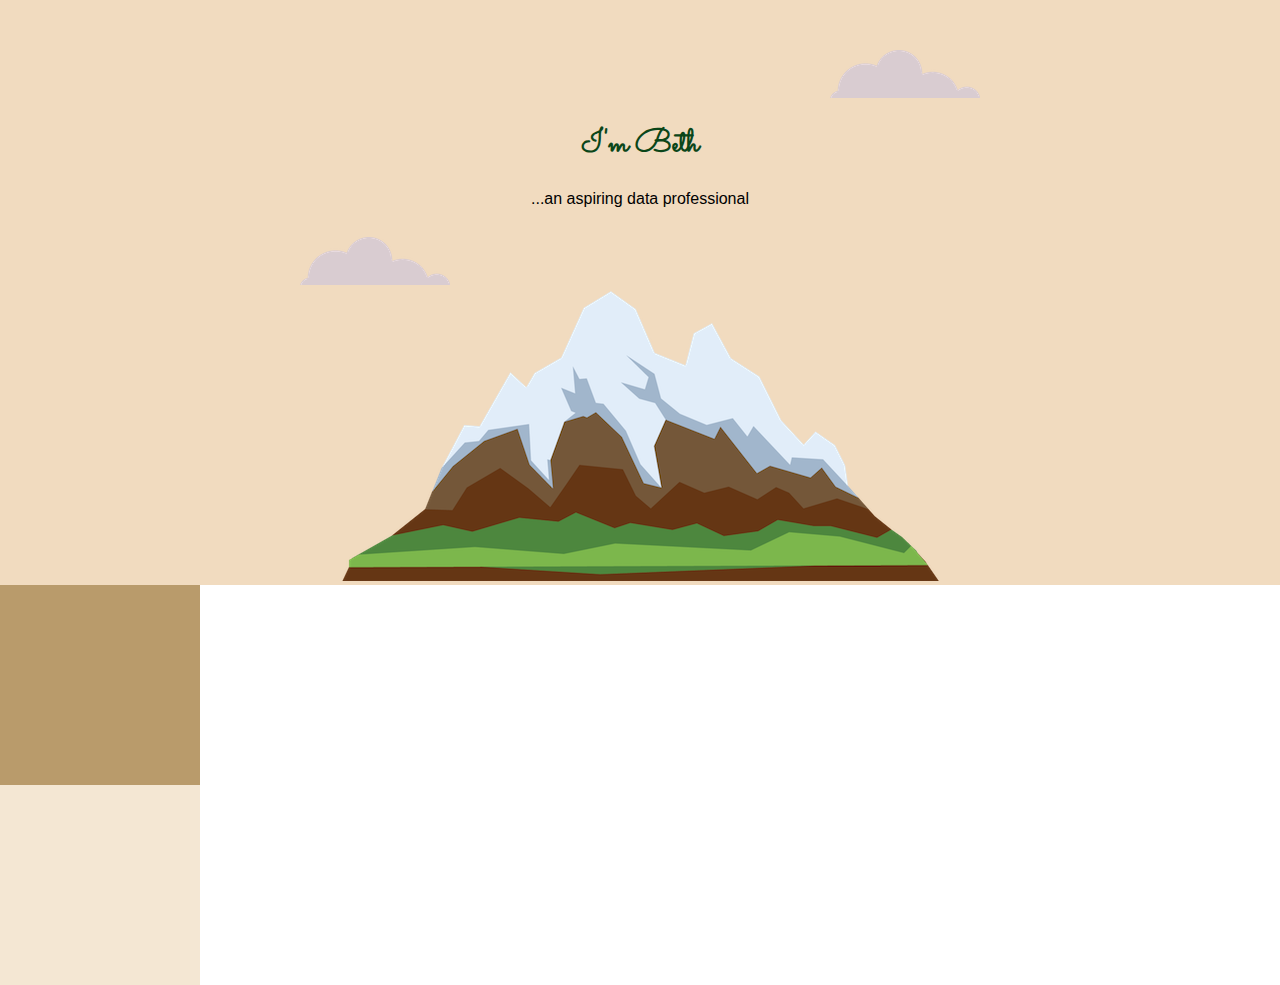
==== index.html @ f8db7270 "Initial commit" ====
<!DOCTYPE html>
<html lang="en">
<head>
    <meta charset="UTF-8">
    <title>Title</title>
    <link rel="stylesheet" href="css/mystyles.css">
    <link rel="icon" href="favicon.ico">
    <link rel="preconnect" href="https://fonts.googleapis.com">
<link rel="preconnect" href="https://fonts.gstatic.com" crossorigin>
<link href="https://fonts.googleapis.com/css2?family=Sacramento&display=swap" rel="stylesheet">
</head>
<body>
<div class="top-container">
    <img class="top-cloud" src="images/cloud.png" alt="cloud-img">
    <h1>I'm Beth</h1>
    <p>...an aspiring data professional</p>
    <img class="bottom-cloud" src="images/cloud.png" alt="cloud-img">
    <img src="images/mountain.png" alt="mountain-img">
</div>
<div class="mid-container">

</div>
<div class="low-container">

</div>
</body>
</html>
---- css/mystyles.css ----
/*
F9F8ED  -off white
F4E7D3  -beige pink
9DC08B  -med green
0B4619  -dark green
*/

body {
    margin:0;
    padding:0;
    text-align: center;
    font-family: Trebuchet MS, sans-serif;
}

h1 {
    margin-top: 10;
    font-family: 'Sacramento';
    color: #0B4619;
}
/* */
.top-cloud{
    position: absolute;
    right: 300px;
    top: 50px;
}

.bottom-cloud{
    position: absolute;
    left: 300px;
    bottom: 300px;
}

.top-container {
    background-color: #F1DBBF;
    position: relative;
    padding-top: 100px;
    }

.mid-container {
    background-color: #B99B6B;
    height: 200px;
    width: 200px;
}

.low-container {
    background-color: #F4E7D3;
    height: 200px;
    width: 200px;
}
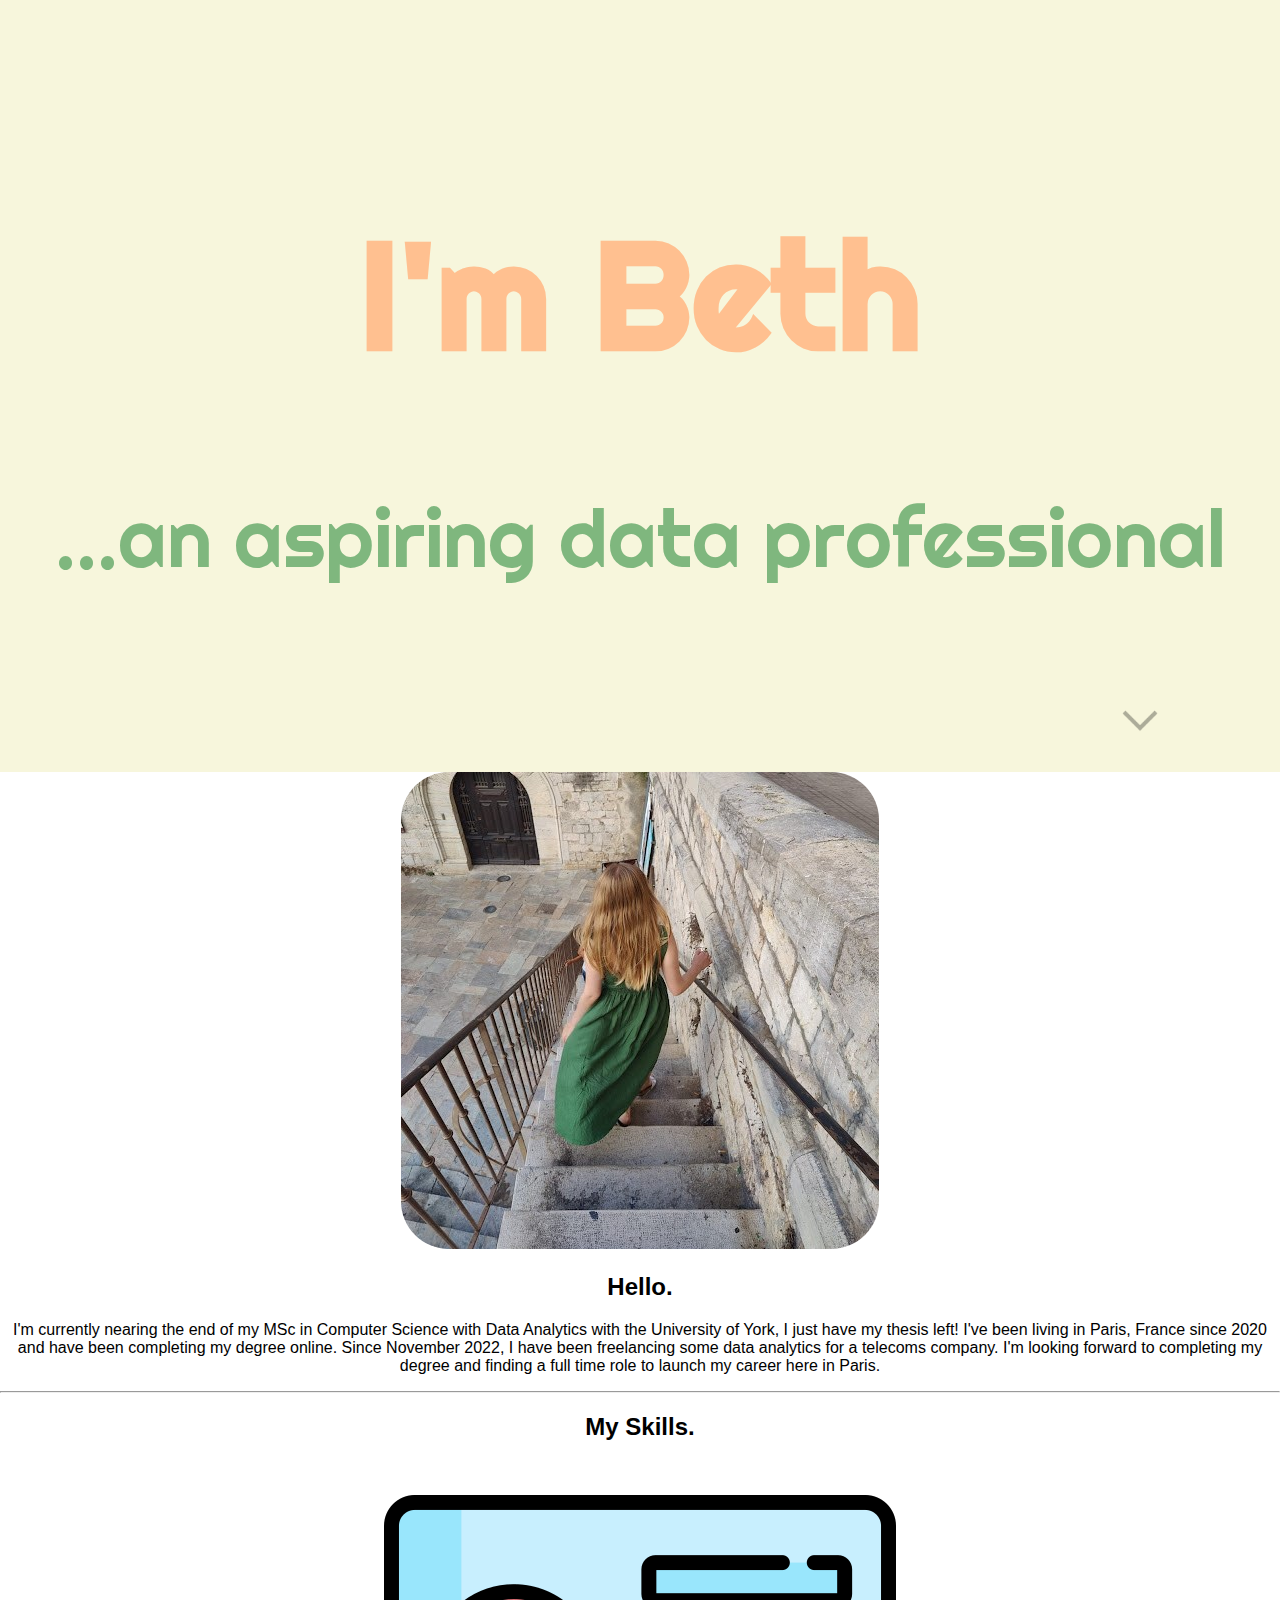
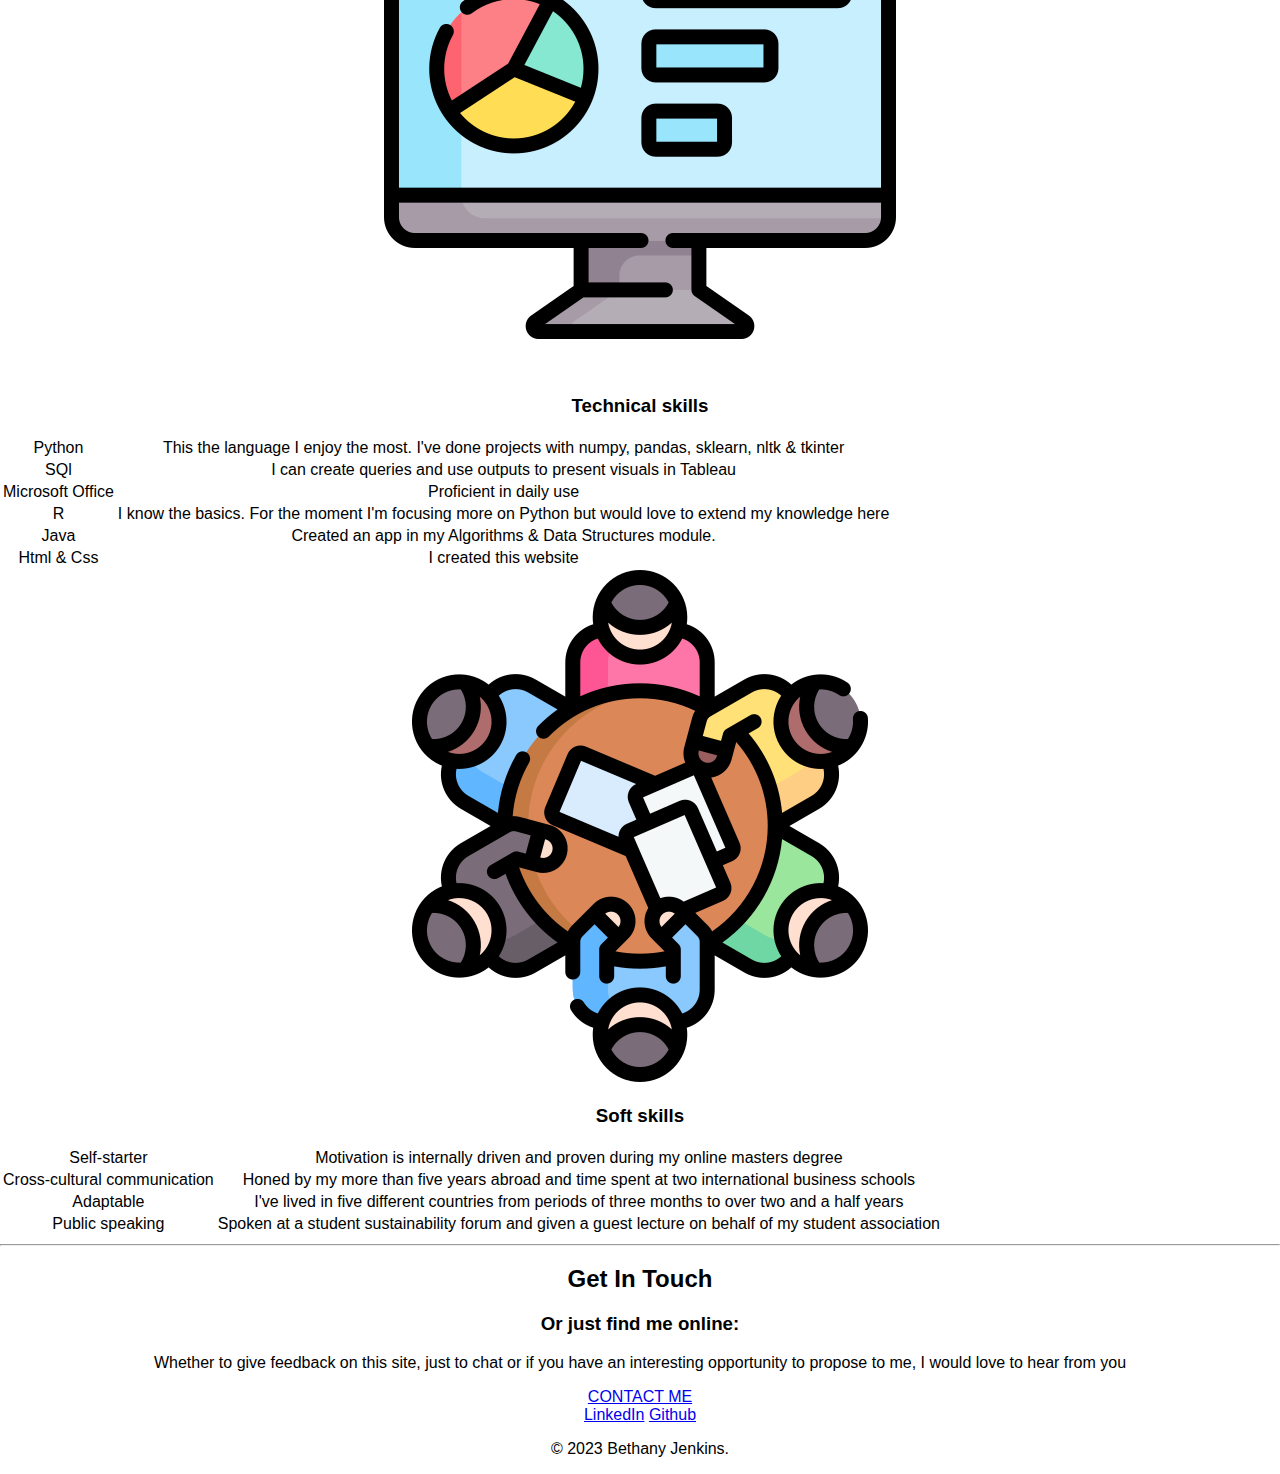
==== commit 43763054: "Initial content" ====
--- a/index.html
+++ b/index.html
@@ -5,23 +5,97 @@
     <title>Title</title>
     <link rel="stylesheet" href="css/mystyles.css">
     <link rel="icon" href="favicon.ico">
-    <link rel="preconnect" href="https://fonts.googleapis.com">
+<link rel="preconnect" href="https://fonts.googleapis.com">
 <link rel="preconnect" href="https://fonts.gstatic.com" crossorigin>
-<link href="https://fonts.googleapis.com/css2?family=Sacramento&display=swap" rel="stylesheet">
+<link href="https://fonts.googleapis.com/css2?family=Righteous&display=swap" rel="stylesheet">
+
 </head>
 <body>
 <div class="top-container">
-    <img class="top-cloud" src="images/cloud.png" alt="cloud-img">
     <h1>I'm Beth</h1>
-    <p>...an aspiring data professional</p>
-    <img class="bottom-cloud" src="images/cloud.png" alt="cloud-img">
-    <img src="images/mountain.png" alt="mountain-img">
+    <p class="front-text">...an aspiring data professional</p>
+    <img class="down-arrow" src="images/down-arrow.png" alt="down-img">
 </div>
-<div class="mid-container">
+<div class="middle-container">
+  <div class="profile">
+    <img class="profile" src="images/image.jpg" alt="profile-img">
+    <h2>Hello.</h2>
+    <p> I'm currently nearing the end of my MSc in Computer Science with Data Analytics with the University of York,
+        I just have my thesis left! I've been living in Paris, France since 2020 and have been completing my degree
+        online. Since November 2022, I have been freelancing some data analytics for a telecoms company. I'm looking
+        forward to completing my degree and finding a full time role to launch my career here in Paris.
+    </p>
+  </div>
+  <hr>
+  <div class="skills">
+    <h2>My Skills.</h2>
+    <div class="skill-row">
 
+      <img class="computer" src="images/analytics.png" alt="comp-img">
+      <h3>Technical skills</h3>
+      <table>
+          <tr>
+              <td>Python</td>
+              <td>This the language I enjoy the most. I've done projects with numpy, pandas, sklearn, nltk & tkinter</td>
+          </tr>
+          <tr>
+              <td>SQl</td>
+              <td>I can create queries and use outputs to present visuals in Tableau</td>
+          </tr>
+          <tr>
+              <td>Microsoft Office</td>
+              <td>Proficient in daily use</td>
+          </tr>
+          <tr>
+              <td>R</td>
+              <td>I know the basics. For the moment I'm focusing more on Python but would love to extend my knowledge here</td>
+          </tr>
+          <tr>
+              <td>Java</td>
+              <td>Created an app in my Algorithms & Data Structures module.</td>
+          </tr>
+          <tr>
+              <td>Html & Css</td>
+              <td>I created this website</td>
+          </tr>
+      </table>
+    </div>
+    <div class="skill-row">
+      <img class="team" src="images/meeting.png" alt="team-img">
+      <h3>Soft skills</h3>
+      <table>
+          <tr>
+              <td>Self-starter</td>
+              <td>Motivation is internally driven and proven during my online masters degree</td>
+          </tr>
+          <tr>
+              <td>Cross-cultural communication</td>
+              <td>Honed by my more than five years abroad and time spent at two international business schools</td>
+          </tr>
+          <tr>
+              <td>Adaptable</td>
+              <td>I've lived in five different countries from periods of three months to over two and a half years</td>
+          </tr>
+          <tr>
+              <td>Public speaking</td>
+              <td>Spoken at a student sustainability forum and given a guest lecture on behalf of my student association</td>
+          </tr>
+      </table>
+    </div>
+  </div>
+  <hr>
+  <div class="contact-me">
+    <h2>Get In Touch</h2>
+    <h3>Or just find me online:</h3>
+    <p>Whether to give feedback on this site, just to chat or if you have an interesting opportunity to propose
+    to me, I would love to hear from you</p>
+    <a class="btn" href="mailto:colwilljenkins@gmail.com">CONTACT ME</a>
+  </div>
 </div>
-<div class="low-container">
-
+<div class="bottom-container">
+  <a class="footer-link" href="https://www.linkedin.com/in/bethcolwilljenkins/">LinkedIn</a>
+  <a class="footer-link" href="https://github.com/colwilljenkins/">Github</a>
+  <p>© 2023 Bethany Jenkins.</p>
 </div>
 </body>
 </html>--- a/css/mystyles.css
+++ b/css/mystyles.css
@@ -1,8 +1,8 @@
 /*
-F9F8ED  -off white
-F4E7D3  -beige pink
-9DC08B  -med green
-0B4619  -dark green
+F7F6DC  -off white
+FFC090  -salmon pink
+B1D7B4  -pale green
+7FB77E  -med green
 */
 
 body {
@@ -14,36 +14,32 @@
 
 h1 {
     margin-top: 10;
-    font-family: 'Sacramento';
-    color: #0B4619;
+    font-family: 'Righteous';
+    color: #FFC090;
+    font-size: 150px;
 }
 /* */
-.top-cloud{
-    position: absolute;
-    right: 300px;
-    top: 50px;
+.front-text {
+    font-family: 'Righteous';
+    color: #7FB77E;
+    font-size: 80px;
 }
 
-.bottom-cloud{
-    position: absolute;
-    left: 300px;
-    bottom: 300px;
+.down-arrow{
+    position: relative;
+    opacity: 0.3;
+    left: 500px;
+    height: 100px;
+}
+
+.profile {
+    border-radius: 10%;
 }
 
 .top-container {
-    background-color: #F1DBBF;
+    background-color: #F7F6DC;
     position: relative;
     padding-top: 100px;
+    
     }
 
-.mid-container {
-    background-color: #B99B6B;
-    height: 200px;
-    width: 200px;
-}
-
-.low-container {
-    background-color: #F4E7D3;
-    height: 200px;
-    width: 200px;
-}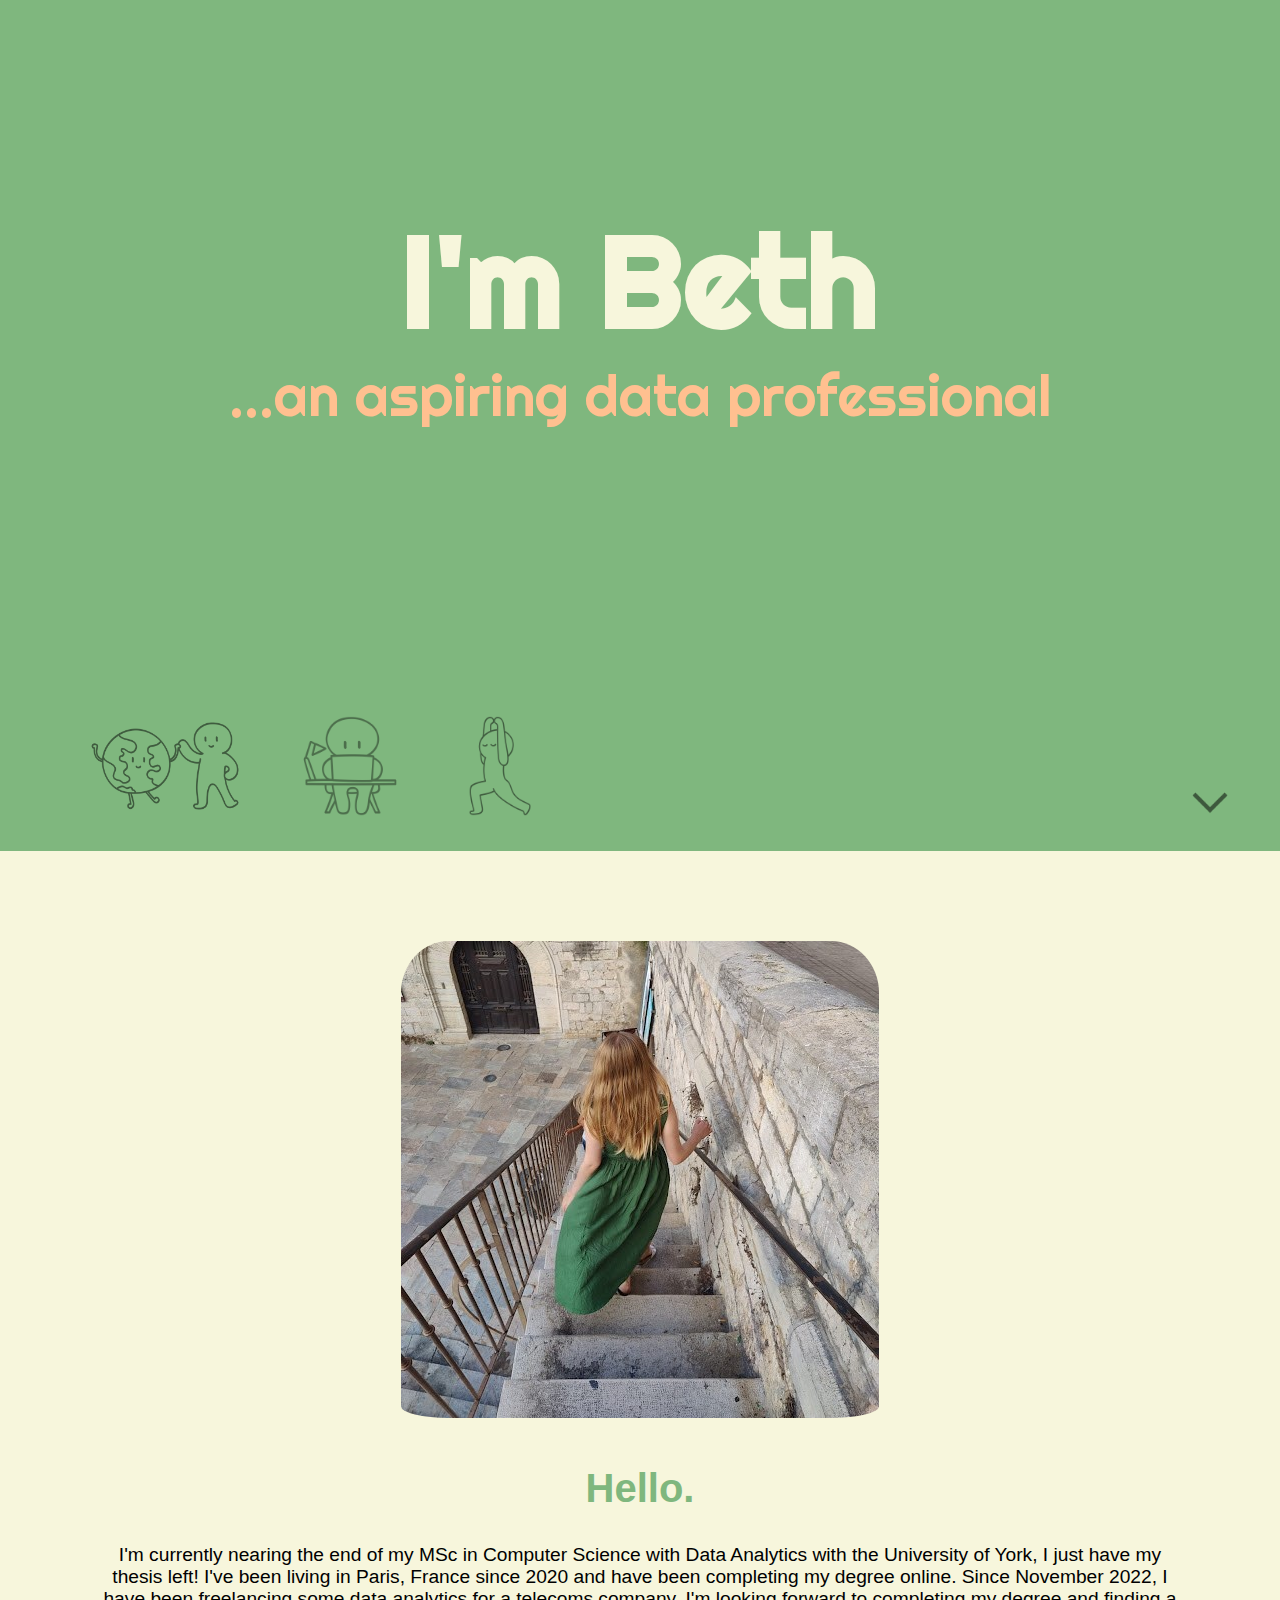
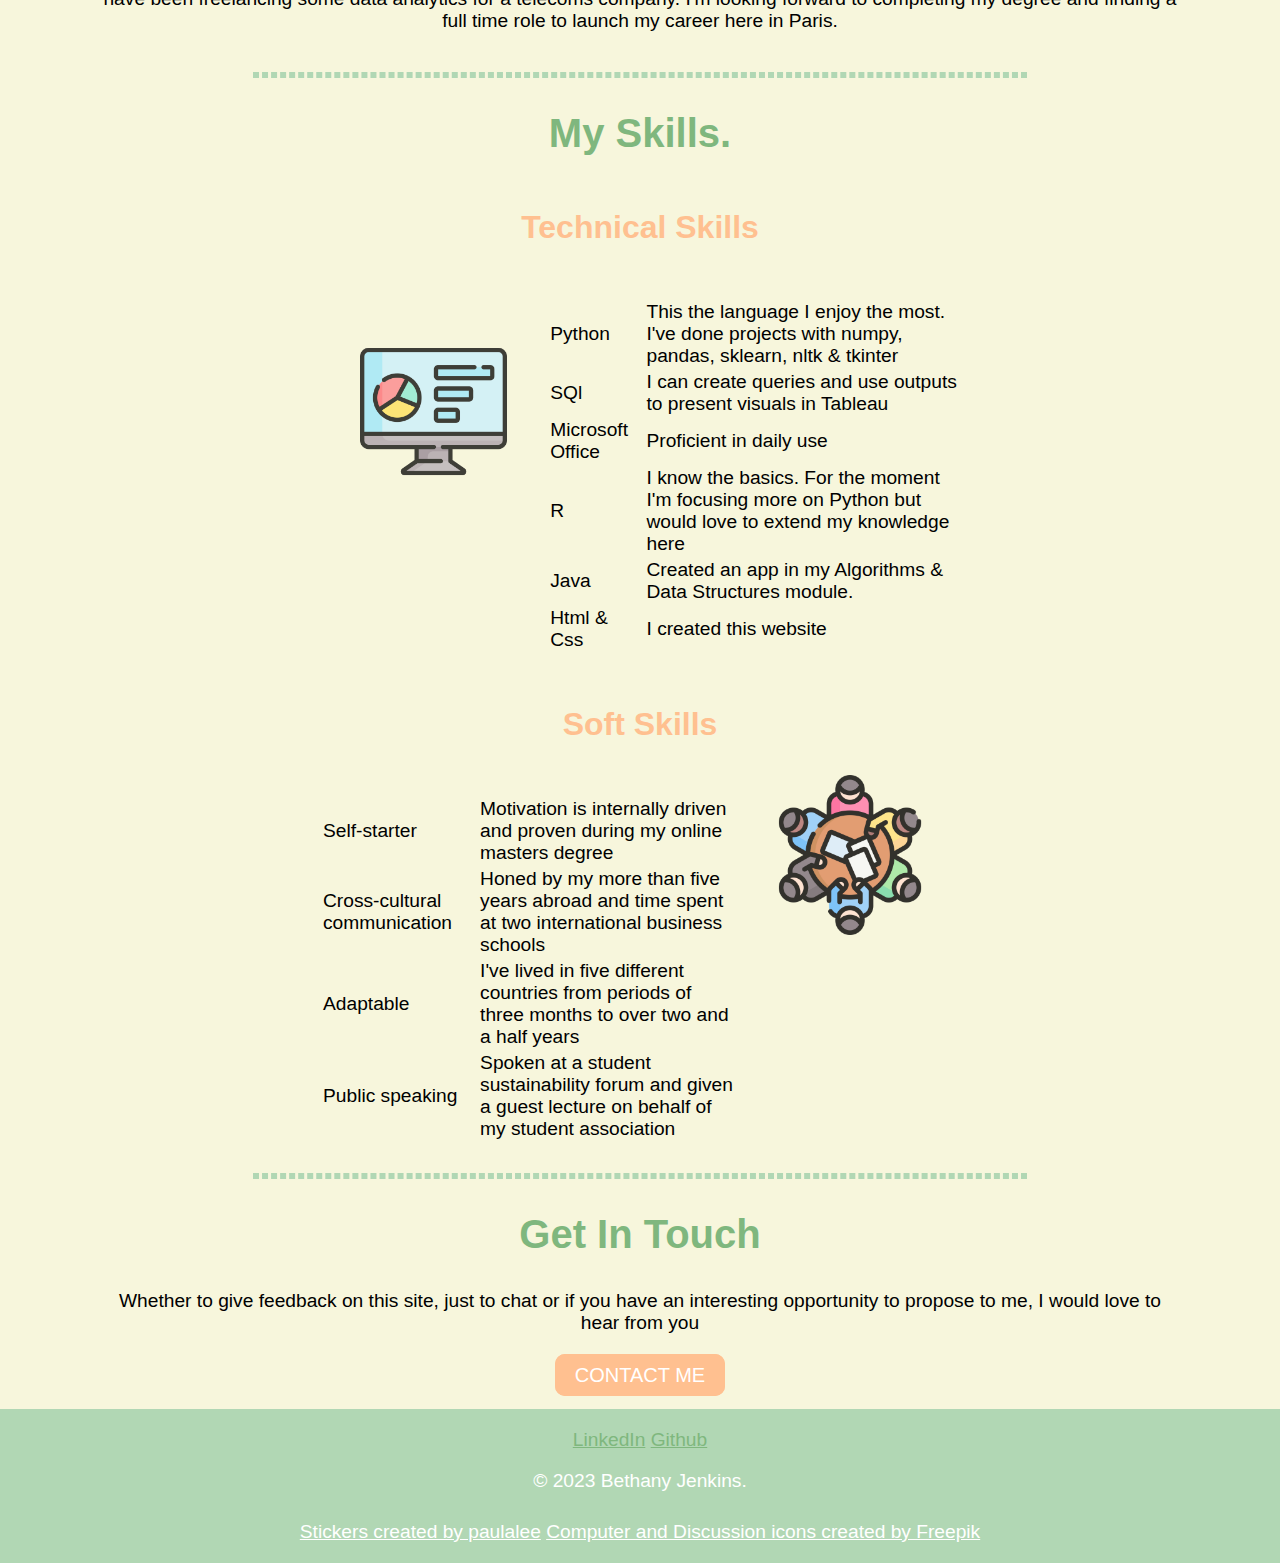
==== commit 7d3bbda8: "Website design update" ====
--- a/index.html
+++ b/index.html
@@ -14,13 +14,19 @@
 <div class="top-container">
     <h1>I'm Beth</h1>
     <p class="front-text">...an aspiring data professional</p>
-    <img class="down-arrow" src="images/down-arrow.png" alt="down-img">
+    <div class="image-container">
+        <img class="front-img1" src="images/environment-protection.png" alt="icon_img">
+        <img class="front-img2" src="images/worker.png" alt="icon_img">
+        <img class="front-img3" src="images/yoga.png" alt="icon_img">
+        <img class="down-arrow" src="images/down-arrow.png" alt="down-img">
+    </div>
+<img class="down-arrow" src="images/down-arrow.png" alt="down-img">
 </div>
 <div class="middle-container">
   <div class="profile">
     <img class="profile" src="images/image.jpg" alt="profile-img">
     <h2>Hello.</h2>
-    <p> I'm currently nearing the end of my MSc in Computer Science with Data Analytics with the University of York,
+    <p > I'm currently nearing the end of my MSc in Computer Science with Data Analytics with the University of York,
         I just have my thesis left! I've been living in Paris, France since 2020 and have been completing my degree
         online. Since November 2022, I have been freelancing some data analytics for a telecoms company. I'm looking
         forward to completing my degree and finding a full time role to launch my career here in Paris.
@@ -29,10 +35,10 @@
   <hr>
   <div class="skills">
     <h2>My Skills.</h2>
+      <h3>Technical Skills</h3>
     <div class="skill-row">
 
-      <img class="computer" src="images/analytics.png" alt="comp-img">
-      <h3>Technical skills</h3>
+      <img class="computer-image" src="images/analytics.png" alt="comp-img">
       <table>
           <tr>
               <td>Python</td>
@@ -60,9 +66,9 @@
           </tr>
       </table>
     </div>
+      <h3>Soft Skills</h3>
     <div class="skill-row">
-      <img class="team" src="images/meeting.png" alt="team-img">
-      <h3>Soft skills</h3>
+      <img class="team-image" src="images/meeting.png" alt="team-img">
       <table>
           <tr>
               <td>Self-starter</td>
@@ -86,16 +92,18 @@
   <hr>
   <div class="contact-me">
     <h2>Get In Touch</h2>
-    <h3>Or just find me online:</h3>
     <p>Whether to give feedback on this site, just to chat or if you have an interesting opportunity to propose
     to me, I would love to hear from you</p>
     <a class="btn" href="mailto:colwilljenkins@gmail.com">CONTACT ME</a>
   </div>
-</div>
-<div class="bottom-container">
+    <br>
+    <div class="bottom-container">
   <a class="footer-link" href="https://www.linkedin.com/in/bethcolwilljenkins/">LinkedIn</a>
   <a class="footer-link" href="https://github.com/colwilljenkins/">Github</a>
-  <p>© 2023 Bethany Jenkins.</p>
+  <p class="name-tag">© 2023 Bethany Jenkins.</p>
+        <a class="name-tag" href="https://www.flaticon.com/free-stickers/trip" title="Stickers">Stickers created by paulalee</a>
+        <a class="name-tag" href="https://www.flaticon.com/free-icons/computer" title="computer icons">Computer and Discussion icons created by Freepik</a>
+    </div>
 </div>
 </body>
 </html>--- a/css/mystyles.css
+++ b/css/mystyles.css
@@ -3,6 +3,8 @@
 FFC090  -salmon pink
 B1D7B4  -pale green
 7FB77E  -med green
+
+ffbfdc  -icon pink
 */
 
 body {
@@ -10,36 +12,160 @@
     padding:0;
     text-align: center;
     font-family: Trebuchet MS, sans-serif;
+    background-color: #7FB77E;
+    font-size: 1.2rem;
 }
 
 h1 {
-    margin-top: 10;
+    margin: 100px auto 0 auto;;
     font-family: 'Righteous';
+    color: #F7F6DC;
+    font-size: 8rem;
+}
+h2 {
+    color: #7FB77E;
+    font-size: 2.5rem
+}
+
+h3 {
     color: #FFC090;
-    font-size: 150px;
+    font-size: 2rem;
+    padding: 20px;
 }
+
+
+hr {
+    border-color: #B1D7B4;
+    border-width: 3px;
+    border-style: dashed solid;
+    width: 60%;
+    height: 0px;
+    }
+p {
+padding: 0px 100px 10px 100px}
 /* */
 .front-text {
     font-family: 'Righteous';
-    color: #7FB77E;
-    font-size: 80px;
+    color: #FFC090;
+    font-size: 3.5rem;
+    margin: 0 auto 250px auto;
 }
 
 .down-arrow{
+    position: absolute;
+    opacity: 0.3;
+    top: 50px;
+    height: 100px;
+    right: 20px;
+    top: 750px;
+}
+.image-container{
+    padding-left: 60px;
+    display: flex;
+}
+.front-img1 {
+    opacity: 0.5;
+    height: 150px;
     position: relative;
-    opacity: 0.3;
-    left: 500px;
+    padding: 0px 30px 0px 30px;
+}
+
+.front-img2 {
+    opacity: 0.4;
     height: 100px;
+    position: relative;
+    top: 25px;
+    padding: 0px 20px 0px 30px;
+}
+
+.front-img3 {
+    opacity: 0.5;
+    height: 100px;
+    position:relative;
+    top: 25px;
+    padding: 0px 0px 0px 30px;
 }
 
 .profile {
+    margin: 10px auto 10px auto;
     border-radius: 10%;
+    padding-bottom: 40px;
+    position: relative;
+    top: 40px;
 }
 
 .top-container {
-    background-color: #F7F6DC;
+    background-color: #7FB77E;
     position: relative;
     padding-top: 100px;
-    
+    padding-bottom: 0px;
+
     }
 
+.skill-row {
+    width: 50%;
+    margin: 30px auto 30px auto;
+    text-align: left;
+}
+
+.team-image {
+    width: 25%;
+    opacity: 0.8;
+    float: right;
+    padding: 30px;
+    position: relative;
+    bottom: 50px;
+    }
+.computer-image {
+    width: 23%;
+    opacity: 0.75;
+    float: left;
+    padding: 40px;
+    position: relative;
+}
+
+.middle-container {
+    background-color: #F7F6DC;
+    padding-bottom: 0px;
+}
+
+.bottom-container {
+    background-color: #B1D7B4;
+    padding: 20px 0px 20px 0px;
+}
+
+.footer-link {
+    color: #7FB77E;
+}
+
+.btn {
+  background: #FFC090;
+  background-image: -webkit-linear-gradient(top, #FFC090, #FFC090);
+  background-image: -moz-linear-gradient(top, #FFC090, #FFC090);
+  background-image: -ms-linear-gradient(top, #FFC090, #FFC090);
+  background-image: -o-linear-gradient(top, #FFC090, #FFC090);
+  background-image: linear-gradient(to bottom, #FFC090, #FFC090);
+  -webkit-border-radius: 10;
+  -moz-border-radius: 10;
+  border-radius: 10px;
+  font-family: Arial;
+  color: #ffffff;
+  font-size: 20px;
+  padding: 10px 20px 10px 20px;
+  text-decoration: none;
+}
+
+.btn:hover {
+  background: #B1D7B4;
+  background-image: -webkit-linear-gradient(top, #B1D7B4, #B1D7B4);
+  background-image: -moz-linear-gradient(top, #B1D7B4, #B1D7B4);
+  background-image: -ms-linear-gradient(top, #B1D7B4, #B1D7B4);
+  background-image: -o-linear-gradient(top, #B1D7B4, #B1D7B4);
+  background-image: linear-gradient(to bottom, #B1D7B4, #B1D7B4);
+  text-decoration: none;
+}
+
+.name-tag {
+    color: white;
+}
+
